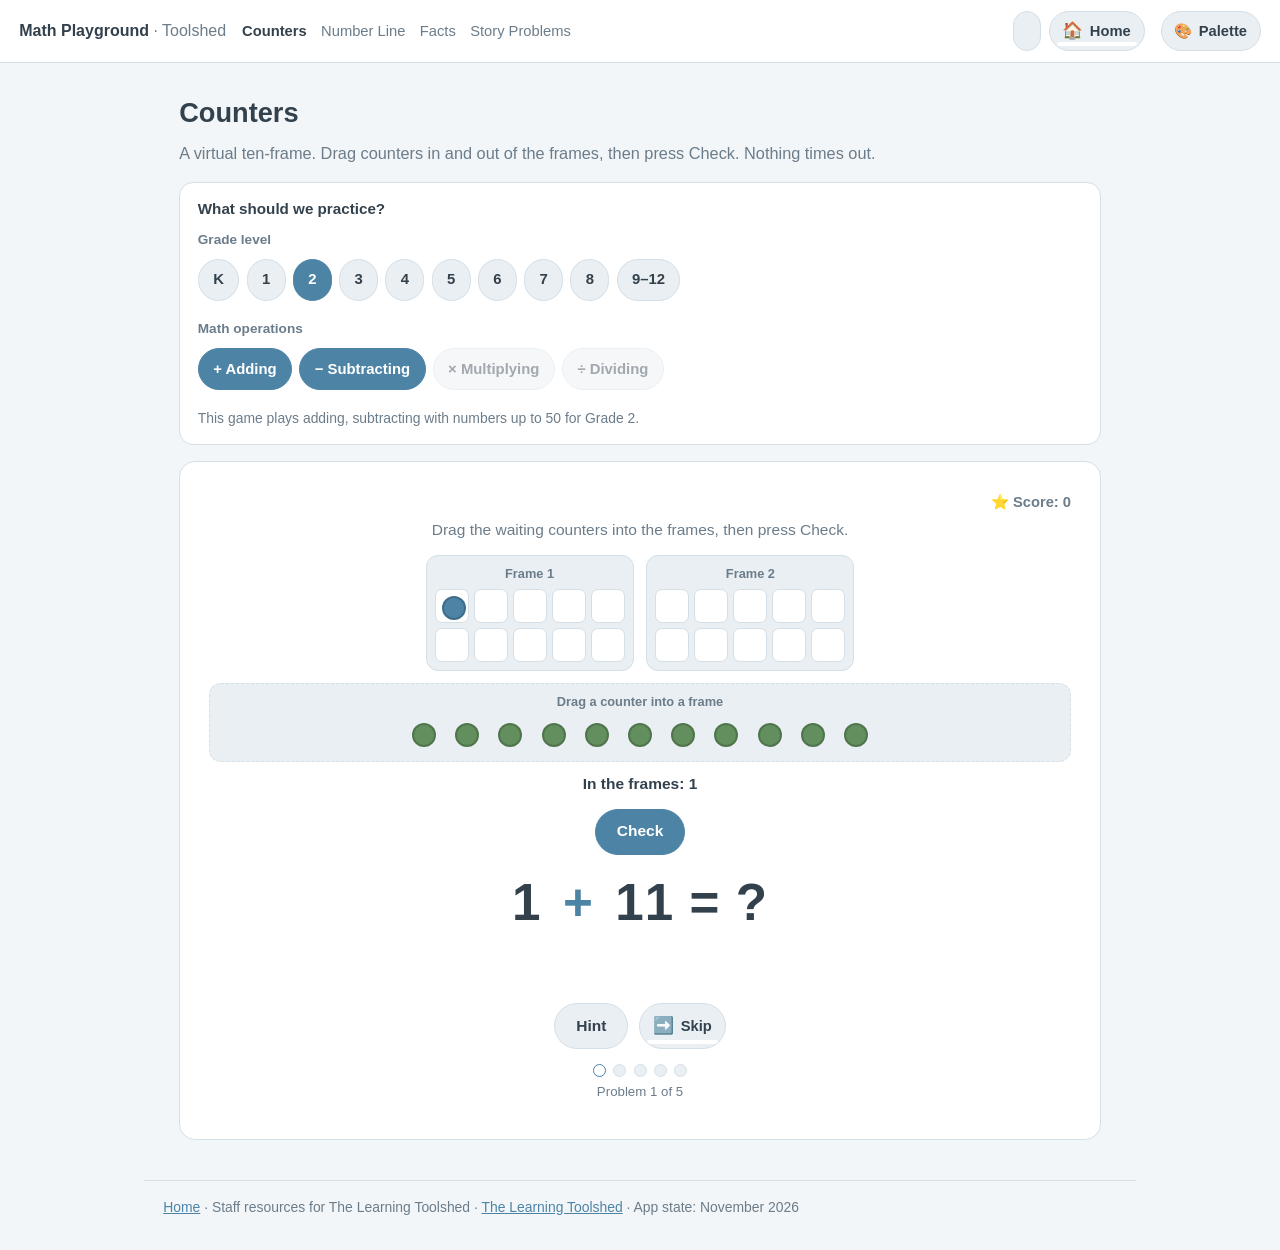
==== counters.html @ 121be8d1 "Math Playground: four calm math games (counters, number line, facts, story) - Grade-level and math-o" ====
<!doctype html>
<html lang="en">
<head>
<meta charset="utf-8">
<meta name="viewport" content="width=device-width, initial-scale=1">
<title>Counters — Math Playground</title>
<link rel="stylesheet" href="math.css">
<script src="math.js"></script>
</head>
<body>

<header class="site-head"></header>

<main>
  <h1>Counters</h1>
  <p class="hero-tagline">A virtual ten-frame. Drag counters in and out of the frames,
    then press Check. Nothing times out.</p>

  <section class="setup" id="setupBar" aria-labelledby="setupTitle">
    <p class="setup-title" id="setupTitle">What should we practice?</p>
    <div class="setup-row">
      <span class="setup-label" id="gradeLabel">Grade level</span>
      <div class="setup-row" id="gradeRow" role="group" aria-labelledby="gradeLabel"></div>
    </div>
    <div class="setup-row">
      <span class="setup-label" id="opLabel">Math operations</span>
      <div class="setup-row" id="opRow" role="group" aria-labelledby="opLabel"></div>
    </div>
    <p class="setup-note" id="setupNote"></p>
  </section>

  <section class="game-stage" aria-label="Counters game">
    <p class="prompt-line" id="prompt"></p>
    <div class="visual" id="visual"></div>
    <div class="problem" id="problem"></div>
    <div class="choices" id="choices"></div>
    <p class="feedback" id="feedback" aria-live="polite"></p>
    <p class="hint-line" id="hint" hidden></p>
    <div class="stage-actions" id="actions"></div>
    <div class="progress" id="progress"></div>
    <p class="progress-label" id="progressLabel"></p>
  </section>
</main>

<footer class="site-foot"></footer>

<script>
  'use strict';

  let game = null;
  let board = null;      // this problem's counters
  let curBox = null;     // the visual box we draw into
  let drag = null;       // the counter being dragged right now
  let lastDragEnd = 0;   // lets a tap after a drag be told apart

  renderSetup({
    only: GAME_OPS.counters,
    note: gameNote('counters'),
    onChange: () => { if (game) game.refresh(); }
  });

  function firstEmpty() {
    for (let i = 0; i < board.cells; i++) if (!board.filled.has(i)) return i;
    return -1;
  }

  /* Frames hold at least the starting amount and the answer. */
  function newBoard(p) {
    const frames = Math.max(1, Math.ceil(Math.max(p.a, p.answer) / 10));
    const b = {
      op: p.op,
      answer: p.answer,
      frames: frames,
      cells: frames * 10,
      filled: new Set(),
      fromTray: new Set(),
      tray: 0,
      locked: false
    };
    for (let i = 0; i < p.a; i++) b.filled.add(i);
    if (p.op === 'add') b.tray = p.b;   // sub starts with none taken away
    return b;
  }

  /* ---------- Drag and drop ----------
     Pointer drag with a floating counter. A plain tap still works
     (tap the tray to send one in, tap a frame to take one out) so
     touch screens and keyboards have a simple path too.          */

  function under(x, y) {
    const el = document.elementFromPoint(x, y);
    if (!el || !el.closest) return null;
    return { cell: el.closest('.cell'), tray: el.closest('.counter-tray') };
  }

  function startDrag(e, src) {
    if (board.locked) return;
    if (typeof e.button === 'number' && e.button !== 0) return;
    if (e.pointerId === undefined) return;
    lastDragEnd = 0;                       // a fresh press clears the guard
    const host = e.currentTarget;
    drag = {
      src: src, host: host, pid: e.pointerId,
      startX: e.clientX, startY: e.clientY,
      moved: false, ghost: null, over: null
    };
    try { host.setPointerCapture(e.pointerId); } catch (err) { /* fine */ }
    host.addEventListener('pointermove', moveDrag);
    host.addEventListener('pointerup', endDrag);
    host.addEventListener('pointercancel', cancelDrag);
  }

  function moveDrag(e) {
    if (!drag) return;
    if (!drag.moved) {
      if (Math.hypot(e.clientX - drag.startX, e.clientY - drag.startY) < 5) return;
      drag.moved = true;                  // now it's a drag, not a tap
      document.body.classList.add('dragging-active');
      const g = document.createElement('div');
      g.className = 'drag-ghost';
      g.innerHTML = '<span class="counter' +
        (drag.src.group2 ? ' group2' : '') + '"></span>';
      document.body.appendChild(g);
      drag.ghost = g;
      drag.src.el.classList.add('drag-src');
    }
    drag.ghost.style.left = e.clientX + 'px';
    drag.ghost.style.top = e.clientY + 'px';
    updateHover(e);
  }

  /* Highlight where this counter would land. */
  function updateHover(e) {
    const hit = under(e.clientX, e.clientY);
    let ok = null;
    if (hit && hit.cell) {
      const idx = Number(hit.cell.dataset.index);
      if (!board.filled.has(idx) && idx !== drag.src.idx) ok = hit.cell;
    } else if (hit && hit.tray && drag.src.kind === 'cell') {
      ok = hit.tray;
    }
    if (drag.over && drag.over !== ok) drag.over.classList.remove('drop-ok');
    if (ok) ok.classList.add('drop-ok');
    drag.over = ok;
  }

  /* Put the counter where it landed — or leave the board alone. */
  function applyDrop(src, target) {
    if (!target) return false;
    if (target.kind === 'cell') {
      if (board.filled.has(target.idx) || target.idx === src.idx) return false;
      if (src.kind === 'tray') {
        if (board.tray < 1) return false;
        board.tray -= 1;
        board.filled.add(target.idx);
        board.fromTray.add(target.idx);
      } else {
        board.filled.delete(src.idx);
        board.fromTray.delete(src.idx);
        board.filled.add(target.idx);
        if (src.group2) board.fromTray.add(target.idx);
      }
      return true;
    }
    if (src.kind === 'cell') {
      board.filled.delete(src.idx);
      board.fromTray.delete(src.idx);
      board.tray += 1;
      return true;
    }
    return false;
  }

  function cleanupDrag() {
    if (!drag) return;
    const d = drag;
    drag = null;
    d.host.removeEventListener('pointermove', moveDrag);
    d.host.removeEventListener('pointerup', endDrag);
    d.host.removeEventListener('pointercancel', cancelDrag);
    if (d.ghost && d.ghost.parentNode) d.ghost.parentNode.removeChild(d.ghost);
    if (d.over) d.over.classList.remove('drop-ok');
    d.src.el.classList.remove('drag-src');
    document.body.classList.remove('dragging-active');
  }

  function endDrag(e) {
    const d = drag;
    cleanupDrag();
    if (!d || !d.moved) return;           // a tap: the click handler takes it
    lastDragEnd = Date.now();
    const hit = under(e.clientX, e.clientY);
    let target = null;
    if (hit && hit.cell && !board.filled.has(Number(hit.cell.dataset.index))) {
      target = { kind: 'cell', idx: Number(hit.cell.dataset.index) };
    } else if (hit && hit.tray && d.src.kind === 'cell') {
      target = { kind: 'tray' };
    }
    applyDrop(d.src, target);
    drawBoard();
  }

  function cancelDrag() {
    const d = drag;
    cleanupDrag();
    if (d && d.moved) lastDragEnd = Date.now();
  }

  function afterDrag() { return Date.now() - lastDragEnd < 300; }

  /* ---------- Drawing ---------- */

  function counterMarkup(group2) {
    return '<span class="counter' + (group2 ? ' group2' : '') + '"></span>';
  }

  function drawBoard() {
    if (!curBox || !board) return;
    const box = curBox;
    box.textContent = '';

    /* the ten-frames */
    const wrap = document.createElement('div');
    wrap.className = 'counter-boards';
    for (let f = 0; f < board.frames; f++) {
      const bd = document.createElement('div');
      bd.className = 'board';
      const lab = document.createElement('p');
      lab.className = 'board-label';
      lab.textContent = 'Frame ' + (f + 1);
      const grid = document.createElement('div');
      grid.className = 'ten-frame';
      for (let c = 0; c < 10; c++) {
        const idx = f * 10 + c;
        const cell = document.createElement('div');
        cell.className = 'cell';
        cell.dataset.index = String(idx);
        if (board.filled.has(idx)) {
          const group2 = board.fromTray.has(idx);
          const btn = document.createElement('button');
          btn.type = 'button';
          btn.className = 'counter-btn';
          btn.disabled = board.locked;
          btn.setAttribute('aria-label', board.op === 'add'
            ? 'Drag this counter back to the tray, or tap to send it back'
            : 'Drag this counter to the tray, or tap to take it out');
          btn.innerHTML = counterMarkup(group2);
          btn.addEventListener('pointerdown', (e) => startDrag(e, {
            kind: 'cell', idx: idx, group2: group2, el: btn
          }));
          btn.addEventListener('click', () => {
            if (board.locked || afterDrag()) return;
            board.filled.delete(idx);
            board.fromTray.delete(idx);
            board.tray += 1;
            drawBoard();
          });
          cell.appendChild(btn);
        }
        grid.appendChild(cell);
      }
      bd.append(lab, grid);
      wrap.appendChild(bd);
    }
    box.appendChild(wrap);

    /* the tray: counters waiting to go in, or taken away */
    const tray = document.createElement('div');
    tray.className = 'counter-tray';
    const tl = document.createElement('p');
    tl.className = 'tray-label';
    tl.textContent = board.op === 'add'
      ? (board.tray ? 'Drag a counter into a frame' : 'All counters are in the frames')
      : (board.tray ? 'Drag a counter back, or tap it to put it back'
                    : 'Nothing taken away yet \u2014 drag one out');
    const row = document.createElement('div');
    row.className = 'tray-row';
    for (let i = 0; i < board.tray; i++) {
      const btn = document.createElement('button');
      btn.type = 'button';
      btn.className = 'counter-btn';
      btn.disabled = board.locked;
      btn.setAttribute('aria-label', 'Drag this counter into a frame, or tap to drop it in');
      btn.innerHTML = counterMarkup(true);
      btn.addEventListener('pointerdown', (e) => startDrag(e, {
        kind: 'tray', idx: -1, group2: true, el: btn
      }));
      btn.addEventListener('click', () => {
        if (board.locked || afterDrag()) return;
        const at = firstEmpty();
        if (at < 0) return;
        board.tray -= 1;
        board.filled.add(at);
        board.fromTray.add(at);
        drawBoard();
      });
      row.appendChild(btn);
    }
    if (!board.tray) {
      const none = document.createElement('span');
      none.className = 'tray-empty';
      none.textContent = '\u2014';
      row.appendChild(none);
    }
    tray.append(tl, row);
    box.appendChild(tray);

    const count = document.createElement('p');
    count.className = 'count-line';
    count.textContent = 'In the frames: ' + board.filled.size;
    box.appendChild(count);

    if (!board.locked) {
      const cr = document.createElement('div');
      cr.className = 'check-row';
      const check = document.createElement('button');
      check.type = 'button';
      check.className = 'btn primary';
      check.textContent = 'Check';
      check.addEventListener('click', () => {
        if (board.locked) return;
        if (board.filled.size === board.answer) game.correct();
        else game.wrong();
      });
      cr.appendChild(check);
      box.appendChild(cr);
    }
  }

  game = initGame({
    id: 'counters',
    page: 'counters.html',
    ops: GAME_OPS.counters,
    prompt: (p) => p.op === 'add'
      ? 'Drag the waiting counters into the frames, then press Check.'
      : 'Drag counters out of the frames, then press Check.',
    hintFor: (p) => p.op === 'add'
      ? 'Drag ' + p.b + ' counters into the frames. Then count every counter in the frames.'
      : 'Drag ' + p.b + ' counters out of the frames. Then count what is left.',
    render: (p, box) => {
      curBox = box;
      board = newBoard(p);
      drawBoard();
    },
    onCorrect: () => {
      if (!board) return;
      board.locked = true;
      drawBoard();
    },
    onReveal: (p) => {
      if (!board) return;
      board.locked = true;
      board.filled = new Set();
      board.fromTray = new Set();
      for (let i = 0; i < p.answer; i++) board.filled.add(i);
      if (p.op === 'add') {
        for (let i = p.a; i < p.answer; i++) board.fromTray.add(i);
        board.tray = 0;
      } else {
        board.tray = p.b;         // show what was taken away
      }
      drawBoard();
    }
  });
</script>
</body>
</html>
---- math.css ----
/* ============================================================
   Math Playground — chrome, palettes and game styles for the
   four Toolshed math games (Counters, Number Line, Facts,
   Story Problems). Shares the 11 palettes with the Work Cycle
   Timer and the Toolshed site: keep the html[data-theme]
   blocks in sync with site.css (SwankyMcGee.github.io) and
   styles.css (work-cycle-timer). --accent2 is the palette's
   second accent (THEMES chips[4]) and marks "the other group"
   in two-group visuals.
   ============================================================ */

:root {
  --bg: #f2f6f8;
  --surface: #ffffff;
  --surface-2: #e9eff3;
  --text: #33414d;
  --dim: #6b7c8a;
  --border: #d5dfe6;
  --accent: #4d84a6;
  --accent2: #628f5d;
  --hold-bg: #fdf3dd;
  --hold-text: #7a5c1e;
  --hold-border: #eeddb3;
}

* { box-sizing: border-box; }

/* Author display beats the UA's [hidden] — the lesson from the site:
   any element we give display:flex needs this guard. */
[hidden] { display: none !important; }

html { font-size: 16px; }

body {
  margin: 0;
  font-family: -apple-system, "Segoe UI", Roboto, Helvetica, Arial, sans-serif;
  background: var(--bg);
  color: var(--text);
  line-height: 1.55;
  transition: background-color .35s ease, color .35s ease;   /* gentle palette switch */
}

a { color: var(--accent); }

.visually-hidden {
  position: absolute;
  width: 1px; height: 1px;
  margin: -1px; padding: 0;
  overflow: hidden;
  clip: rect(0 0 0 0);
  white-space: nowrap;
  border: 0;
}

/* ---------- Header / nav ---------- */

.site-head {
  background: var(--surface);
  border-bottom: 1px solid var(--border);
  padding: .7rem 1.2rem;
  display: flex;
  flex-wrap: wrap;
  gap: .4rem 1rem;
  align-items: center;
}

.brand {
  font-weight: 800;
  text-decoration: none;
  color: var(--text);
}

.brand .brand-sub { font-weight: 500; color: var(--dim); }

.site-nav {
  display: flex;
  flex-wrap: wrap;
  gap: .25rem .9rem;
  font-size: .92rem;
}

.site-nav a { text-decoration: none; color: var(--dim); }
.site-nav a:hover { color: var(--accent); }
.site-nav a[aria-current="page"] { color: var(--text); font-weight: 700; }
.site-nav a:focus-visible { outline: 2px solid var(--accent); outline-offset: 2px; }

.head-tools {
  margin-left: auto;
  display: flex;
  gap: .5rem;
  align-items: center;
}

main {
  max-width: 60rem;
  margin: 0 auto;
  padding: 1.2rem 1.2rem 2.5rem;
}

h1 { font-size: 1.7rem; margin: .6rem 0 .4rem; }
h2 { font-size: 1.2rem; margin: 1.4rem 0 .5rem; }
p { margin: .45rem 0; }

/* ---------- Footer ---------- */

.site-foot {
  max-width: 62rem;
  margin: 0 auto;
  padding: 1rem 1.2rem 2rem;
  color: var(--dim);
  font-size: .87rem;
  border-top: 1px solid var(--border);
}

/* ---------- Hold-to-activate (kid-safe buttons) ----------
   Each holdable button sets --hold-dur (1s home/skip, 3s gear);
   the .holding class runs the fill for that long. */

.hold-btn {
  --hold-dur: 1s;
  position: relative;
  display: inline-flex;
  align-items: center;
  gap: .4rem;
  font: inherit;
  font-size: .92rem;
  font-weight: 600;
  color: var(--text);
  background: var(--surface-2);
  border: 1px solid var(--border);
  border-radius: 999px;
  padding: .34rem .8rem;
  min-height: 40px;
  cursor: pointer;
  touch-action: none;
  user-select: none;
  -webkit-user-select: none;
  overflow: hidden;
}

.hold-btn:hover { border-color: var(--accent); }
.hold-btn.holding { border-color: var(--accent); color: var(--accent); }
.hold-btn:focus-visible { outline: 2px solid var(--accent); outline-offset: 1px; }
.hold-btn .hold-emoji { font-size: 1.05rem; }

.hold-track {
  position: absolute;
  left: 7px;
  right: 7px;
  bottom: 4px;
  height: 4px;
  border-radius: 2px;
  background: var(--surface);
  overflow: hidden;
}

.hold-fill {
  display: block;
  height: 100%;
  width: 0;
  background: var(--accent);
}

.holding .hold-fill {
  animation: holdFill var(--hold-dur, 1s) linear forwards;
}

@keyframes holdFill {
  from { width: 0; }
  to   { width: 100%; }
}

/* ---------- Header palette picker (math.js injects this) ---------- */

.theme-wrap {
  position: relative;
}

.theme-btn {
  display: inline-flex;
  align-items: center;
  gap: .4rem;
  font: inherit;
  font-size: .92rem;
  font-weight: 600;
  color: var(--text);
  background: var(--surface-2);
  border: 1px solid var(--border);
  border-radius: 999px;
  padding: .34rem .8rem;
  min-height: 40px;
  cursor: pointer;
}

.theme-btn:hover { border-color: var(--accent); }

.theme-btn:focus-visible {
  outline: 2px solid var(--accent);
  outline-offset: 1px;
}

.theme-panel {
  position: absolute;
  right: 0;
  top: calc(100% + .45rem);
  z-index: 30;
  width: min(21.5rem, calc(100vw - 2rem));
  background: var(--surface);
  border: 1px solid var(--border);
  border-radius: 12px;
  box-shadow: 0 6px 24px rgba(0, 0, 0, .15);
  padding: .5rem;
}

.theme-opt {
  display: flex;
  align-items: center;
  justify-content: space-between;
  gap: .7rem;
  width: 100%;
  font: inherit;
  font-size: .95rem;
  text-align: left;
  color: var(--text);
  background: none;
  border: 1px solid transparent;
  border-radius: 9px;
  padding: .45rem .6rem;
  cursor: pointer;
}

.theme-opt:hover { background: var(--surface-2); }

.theme-opt.active {
  border-color: var(--accent);
  background: var(--surface-2);
}

.theme-opt:focus-visible {
  outline: 2px solid var(--accent);
  outline-offset: -2px;
}

.theme-name { flex: 1; }

.theme-chips {
  display: inline-flex;
  gap: 3px;
  flex: none;
}

.theme-chip {
  width: 14px;
  height: 14px;
  border-radius: 50%;
  border: 1px solid var(--border);
}

/* ---------- Cards ---------- */

.card {
  background: var(--surface);
  border: 1px solid var(--border);
  border-radius: 14px;
  padding: 1rem 1.1rem;
}

.card h3 { margin: 0 0 .3rem; font-size: 1.05rem; }
.card p { color: var(--dim); font-size: .93rem; }

/* ---------- Home: hero + game chooser ---------- */

.hero {
  text-align: center;
  padding: .8rem 0 .4rem;
}

.hero-art { display: inline-block; }
.hero-art svg { width: min(300px, 70vw); height: auto; }

.hero-tagline {
  color: var(--dim);
  font-size: 1.02rem;
  margin: .3rem 0 0;
}

.game-grid {
  display: grid;
  grid-template-columns: repeat(auto-fit, minmax(240px, 1fr));
  gap: .9rem;
  margin-top: .9rem;
}

.game-card {
  display: flex;
  flex-direction: column;
  gap: .5rem;
  text-decoration: none;
  color: var(--text);
  background: var(--surface);
  border: 1px solid var(--border);
  border-radius: 14px;
  padding: 1rem 1.1rem;
  transition: border-color .15s ease, transform .15s ease;
}

.game-card:hover { border-color: var(--accent); transform: translateY(-2px); }
.game-card:focus-visible { outline: 2px solid var(--accent); outline-offset: 2px; }
.game-card .gc-icon { width: 44px; height: 44px; }
.game-card h3 { margin: 0; font-size: 1.05rem; }
.game-card p { margin: 0; color: var(--dim); font-size: .92rem; flex: 1; }
.game-card .gc-go { color: var(--accent); font-weight: 700; font-size: .93rem; }

/* ---------- Home: continue strip (last game played) ---------- */

.continue-strip {
  display: flex;
  align-items: center;
  gap: .7rem;
  margin-top: 1rem;
  padding: .8rem 1rem;
  text-decoration: none;
  color: var(--text);
  background: var(--surface);
  border: 1.5px solid var(--accent);
  border-radius: 14px;
}

.continue-strip:hover { background: var(--surface-2); }
.continue-strip:focus-visible { outline: 2px solid var(--accent); outline-offset: 2px; }
.continue-strip .cs-emoji { color: var(--accent); font-size: 1.1rem; }
.continue-strip .cs-text { flex: 1; font-size: .97rem; }

/* ---------- Setup bar (grade + operations) ---------- */

.setup {
  background: var(--surface);
  border: 1px solid var(--border);
  border-radius: 14px;
  padding: .9rem 1.1rem;
  margin-top: 1rem;
}

.setup-title {
  font-weight: 700;
  font-size: .95rem;
  margin: 0 0 .5rem;
}

.setup-row {
  display: flex;
  flex-wrap: wrap;
  gap: .45rem;
  align-items: center;
  margin-bottom: .55rem;
}

.setup-label {
  font-size: .85rem;
  font-weight: 700;
  color: var(--dim);
  width: 100%;
  margin-bottom: .1rem;
}

.chip {
  font: inherit;
  font-size: .93rem;
  font-weight: 600;
  color: var(--text);
  background: var(--surface-2);
  border: 1.5px solid var(--border);
  border-radius: 999px;
  padding: .38rem .9rem;
  min-height: 42px;
  cursor: pointer;
}

.chip:hover { border-color: var(--accent); }
.chip:focus-visible { outline: 2px solid var(--accent); outline-offset: 1px; }

.chip[aria-pressed="true"] {
  background: var(--accent);
  border-color: var(--accent);
  color: #ffffff;
}

/* On the four dark palettes the accent is light — white text on it
   would fail, so pressed chips switch to a dark label there. */
html[data-theme="high"] .chip[aria-pressed="true"],
html[data-theme="dark"] .chip[aria-pressed="true"],
html[data-theme="midnight"] .chip[aria-pressed="true"],
html[data-theme="warm"] .chip[aria-pressed="true"] {
  color: #0b0d10;
}

.chip[disabled] {
  opacity: .45;
  cursor: not-allowed;
}

.setup-note {
  font-size: .87rem;
  color: var(--dim);
  margin: .3rem 0 0;
}

/* ---------- Game page layout ---------- */

.game-stage {
  background: var(--surface);
  border: 1px solid var(--border);
  border-radius: 16px;
  padding: clamp(1rem, 3vw, 1.8rem);
  margin-top: 1rem;
  text-align: center;
}

.problem {
  font-size: clamp(2rem, 7vw, 3.2rem);
  font-weight: 800;
  letter-spacing: .02em;
  margin: .2rem 0 .6rem;
  font-variant-numeric: tabular-nums;
}

.problem .op { color: var(--accent); padding: 0 .12em; }

.prompt-line {
  color: var(--dim);
  font-size: .97rem;
  margin: 0 0 .8rem;
  min-height: 1.5em;
}

/* Big answer choices — one row of up to 4, wrapping. */
.choices {
  display: flex;
  flex-wrap: wrap;
  justify-content: center;
  gap: .7rem;
  margin: .8rem 0 .4rem;
}

.choice {
  font: inherit;
  font-size: clamp(1.3rem, 4vw, 1.8rem);
  font-weight: 800;
  color: var(--text);
  background: var(--surface-2);
  border: 2px solid var(--border);
  border-radius: 14px;
  padding: .55rem 1.3rem;
  min-width: 5.2rem;
  min-height: 60px;
  cursor: pointer;
  font-variant-numeric: tabular-nums;
}

.choice:hover { border-color: var(--accent); }
.choice:focus-visible { outline: 3px solid var(--accent); outline-offset: 2px; }

.choice.correct {
  border-color: var(--accent2);
  background: var(--surface-2);
  color: var(--accent2);
}

.choice.soft { opacity: .5; }        /* not the answer — stays visible, no red */

/* Feedback line: gentle, never a buzzer. */
.feedback {
  min-height: 1.6em;
  font-size: 1.02rem;
  font-weight: 600;
  color: var(--accent2);
  margin: .3rem 0 0;
}

.feedback.neutral { color: var(--dim); font-weight: 500; }

.stage-actions {
  display: flex;
  flex-wrap: wrap;
  justify-content: center;
  gap: .7rem;
  margin-top: 1rem;
}

/* Plain tap buttons (not hold) for in-game flow. */
.btn {
  font: inherit;
  font-size: .97rem;
  font-weight: 700;
  color: var(--text);
  background: var(--surface-2);
  border: 1.5px solid var(--border);
  border-radius: 999px;
  padding: .55rem 1.3rem;
  min-height: 46px;
  cursor: pointer;
}

.btn:hover { border-color: var(--accent); }
.btn:focus-visible { outline: 2px solid var(--accent); outline-offset: 2px; }

.btn.primary {
  background: var(--accent);
  border-color: var(--accent);
  color: #ffffff;
}

html[data-theme="high"] .btn.primary,
html[data-theme="dark"] .btn.primary,
html[data-theme="midnight"] .btn.primary,
html[data-theme="warm"] .btn.primary {
  color: #0b0d10;
}

.btn[disabled] { opacity: .5; cursor: default; }

/* ---------- Counters game (virtual manipulative) ---------- */

.counter-boards {
  display: flex;
  flex-wrap: wrap;
  justify-content: center;
  gap: .8rem;
  margin: .6rem 0 .3rem;
}

.board {
  background: var(--surface-2);
  border: 1.5px solid var(--border);
  border-radius: 12px;
  padding: .5rem;
}

.board-label {
  font-size: .8rem;
  font-weight: 700;
  color: var(--dim);
  margin: 0 0 .35rem;
  text-align: center;
}

.ten-frame {
  display: grid;
  grid-template-columns: repeat(5, 34px);
  grid-auto-rows: 34px;
  gap: 5px;
}

.cell {
  background: var(--surface);
  border: 1px solid var(--border);
  border-radius: 7px;
  display: grid;
  place-items: center;
}

.counter {
  width: 24px;
  height: 24px;
  border-radius: 50%;
  background: var(--accent);
  border: 2px solid rgba(0, 0, 0, .18);
}

.counter.group2 { background: var(--accent2); }

/* ---------- Number line game ---------- */

.line-wrap { margin: .5rem auto .2rem; max-width: 560px; }
.line-wrap svg { width: 100%; height: auto; display: block; }

.line-base { stroke: var(--dim); stroke-width: 3; stroke-linecap: round; }
.line-tick { stroke: var(--dim); stroke-width: 2; }
.line-tick.minor { stroke-width: 1; opacity: .5; }
.line-tick.major { stroke-width: 2; }
.line-num { fill: var(--dim); font-size: 15px; font-weight: 600; }
.line-hnum { fill: var(--text); font-size: 16px; font-weight: 800; }
.line-q { fill: var(--accent2); font-size: 19px; font-weight: 800; }
.line-hopper {
  fill: var(--accent);
  stroke: var(--surface);
  stroke-width: 3;
  transition: cx .3s ease, cy .3s ease;
}
.line-arc {
  fill: none;
  stroke: var(--accent2);
  stroke-width: 3;
  stroke-dasharray: 6 5;
  stroke-linecap: round;
}
.line-target {
  fill: none;
  stroke: var(--accent2);
  stroke-width: 3;
  stroke-dasharray: 4 4;
}

/* ---------- Story problems (schema bar model) ---------- */

.story-scene {
  display: flex;
  justify-content: center;
  gap: .8rem;
  flex-wrap: wrap;
  margin: .4rem 0 .8rem;
}

.scene-icon {
  background: var(--surface-2);
  border: 1.5px solid var(--border);
  border-radius: 12px;
  padding: .5rem .8rem;
  display: flex;
  align-items: center;
  gap: .5rem;
  font-weight: 700;
  font-variant-numeric: tabular-nums;
}

.scene-icon svg { width: 30px; height: 30px; flex: none; }

.story-text {
  font-size: 1.12rem;
  max-width: 34em;
  margin: 0 auto .8rem;
}

/* Bar model: whole bar over part bars (schema-based instruction). */
.bar-model { max-width: 560px; margin: 0 auto .9rem; }

.bar-row { display: flex; gap: 4px; margin-bottom: 4px; }
.bar-row:last-child { margin-bottom: 0; }

.bar {
  border-radius: 6px;
  min-height: 34px;
  min-width: 26px;
  flex: 1 1 0;               /* width is proportional to flex-grow */
  display: grid;
  place-items: center;
  font-size: .85rem;
  font-weight: 700;
  font-variant-numeric: tabular-nums;
  border: 1.5px solid transparent;
  overflow: hidden;
  white-space: nowrap;
}

.bar.whole { background: var(--accent); color: #ffffff; }
.bar.part1 { background: var(--surface-2); border-color: var(--accent); color: var(--text); }
.bar.part2 { background: var(--surface-2); border-color: var(--accent2); color: var(--text); }
.bar.unknown { background: var(--surface-2); border: 1.5px dashed var(--dim); color: var(--dim); }

html[data-theme="high"] .bar.whole,
html[data-theme="dark"] .bar.whole,
html[data-theme="midnight"] .bar.whole,
html[data-theme="warm"] .bar.whole {
  color: #0b0d10;
}

/* ---------- Round progress dots ---------- */

.progress {
  display: flex;
  justify-content: center;
  gap: .45rem;
  margin-top: .9rem;
}

.pdot {
  width: 13px;
  height: 13px;
  border-radius: 50%;
  background: var(--surface-2);
  border: 1.5px solid var(--border);
}

.pdot.done { background: var(--accent2); border-color: var(--accent2); }
.pdot.now { border-color: var(--accent); background: var(--surface); }

.progress-label {
  font-size: .83rem;
  color: var(--dim);
  margin-top: .35rem;
  text-align: center;
}

/* ---------- Game visual area, hint, extra controls ---------- */

.visual { margin: .2rem 0 .5rem; }

.hint-line {
  max-width: 34em;
  margin: .6rem auto 0;
  font-size: .97rem;
  color: var(--dim);
  background: var(--surface-2);
  border: 1px dashed var(--border);
  border-radius: 10px;
  padding: .55rem .9rem;
  text-align: left;
}

.choice.tried { opacity: .4; }   /* "not that one" — no red, no buzzer */

.check-row {
  display: flex;
  justify-content: center;
  gap: .7rem;
  margin-top: .8rem;
}

.count-line {
  font-size: .97rem;
  font-weight: 700;
  color: var(--text);
  margin: .6rem 0 0;
  font-variant-numeric: tabular-nums;
}

.model-caption {
  font-size: .8rem;
  font-weight: 700;
  color: var(--dim);
  margin: 0 0 .3rem;
  text-align: center;
}

/* ---------- Counters: tray of waiting / taken-away counters ---------- */

.counter-tray {
  background: var(--surface-2);
  border: 1.5px dashed var(--border);
  border-radius: 12px;
  padding: .5rem .7rem;
  margin-top: .7rem;
}

.tray-label {
  font-size: .8rem;
  font-weight: 700;
  color: var(--dim);
  margin: 0 0 .35rem;
  text-align: center;
}

.tray-row {
  display: flex;
  flex-wrap: wrap;
  justify-content: center;
  align-items: center;
  gap: .45rem;
  min-height: 36px;
}

.tray-empty { font-size: .87rem; color: var(--dim); }

.counter-btn {
  display: grid;
  place-items: center;
  width: 36px;
  height: 36px;
  padding: 0;
  background: none;
  border: none;
  border-radius: 50%;
  cursor: pointer;
}

.counter-btn:hover .counter { transform: scale(1.14); }
.counter-btn:focus-visible { outline: 2px solid var(--accent); outline-offset: 2px; }
.counter { transition: transform .12s ease; }

/* ---------- Settings row (grade/ops on every game page) ---------- */

.playing-as {
  display: flex;
  flex-wrap: wrap;
  gap: .5rem;
  align-items: center;
  justify-content: center;
  font-size: .9rem;
  color: var(--dim);
  margin-top: .7rem;
}

.playing-as strong { color: var(--text); }

/* ---------- Home background patterns (toggleable) ----------
   Whisper-quiet math motif, home page only. Toggle lives in the
   palette panel ("Background patterns") and shares the site's
   homeMotifs setting. Low/high contrast get no pattern. */

body.home::before {
  content: '';
  position: fixed;
  inset: 0;
  z-index: -1;
  pointer-events: none;
  background-repeat: repeat;
  background-size: 220px 220px;
  background-image: url("data:image/svg+xml;utf8,<svg xmlns='http://www.w3.org/2000/svg' width='220' height='220'><g fill='none' stroke='%23808080' stroke-opacity='0.13' stroke-width='2' stroke-linecap='round'><path d='M30 30 h16 M38 22 v16'/><path d='M150 40 h14'/><circle cx='170' cy='150' r='7'/><path d='M45 140 h16 M45 154 h16 M48 143 l10 8 M58 143 l-10 8'/><path d='M110 95 h14 M117 88 v14'/><path d='M95 185 h14'/></g></svg>");
}

html.motifs-off body.home::before { display: none; }
html[data-theme="low"] body.home::before,
html[data-theme="high"] body.home::before { display: none; }

/* ---------- Score + round-complete screen ---------- */

.score-pill {
  margin: 0 0 .3rem;
  text-align: right;
  font-size: .92rem;
  font-weight: 700;
  color: var(--dim);
}

.round-done { padding: .4rem 0 .2rem; }
.rd-emoji { font-size: 2.6rem; line-height: 1.1; }
.rd-title { font-size: 1.5rem; margin: .35rem 0 .3rem; }
.rd-line { font-size: 1.05rem; margin: .15rem 0; }
.rd-line strong { color: var(--accent2); }
.rd-total { color: var(--dim); font-size: .95rem; margin: .15rem 0 .45rem; }
.rd-ask { font-weight: 700; margin: .2rem 0 .1rem; }

/* ---------- Locked choices (not at the landing yet) ---------- */

.choice.is-locked { opacity: .45; cursor: not-allowed; }

/* ---------- Counters: drag and drop ---------- */

.counter-btn { touch-action: none; }
.counter-btn.drag-src { opacity: .3; }

.drag-ghost {
  position: fixed;
  z-index: 100;
  pointer-events: none;
  transform: translate(-50%, -50%);
}

.cell.drop-ok {
  border-color: var(--accent);
  box-shadow: inset 0 0 0 2px var(--accent);
}

.counter-tray.drop-ok { border-color: var(--accent); }

body.dragging-active,
body.dragging-active * { cursor: grabbing !important; user-select: none; }

/* ---------- Number line: move controls + distance badge ---------- */

.hop-btns {
  display: flex;
  justify-content: center;
  gap: .8rem;
  margin-top: .7rem;
}

.hop-btn {
  min-width: 66px;
  min-height: 52px;
  font-size: 1.35rem;
  font-weight: 800;
  line-height: 1;
}

.line-badge-bg {
  fill: var(--surface-2);
  stroke: var(--border);
  stroke-width: 1.5;
}

.line-badge-t {
  fill: var(--text);
  font-size: 15px;
  font-weight: 800;
}

.line-badge.ready .line-badge-bg { stroke: var(--accent2); stroke-width: 2.5; }
.line-badge.ready .line-badge-t { fill: var(--accent2); }

.line-jumps { fill: var(--dim); font-size: 13px; font-weight: 700; }

.line-hopper {
  cursor: grab;
  touch-action: none;
}

.hop-hit {
  fill: none;
  pointer-events: all;
  cursor: grab;
  touch-action: none;
}

.hop-hit:active,
.line-hopper:active { cursor: grabbing; }

/* ---------- Shared color palettes (all 11) ----------
   math.js sets html[data-theme] before first paint. These blocks
   mirror site.css (SwankyMcGee.github.io) exactly, plus --accent2
   = the palette's second accent (THEMES chips[4]) used for the
   "other group" in two-group visuals. */

html[data-theme="calm"] {
  --bg: #f2f6f8;
  --surface: #ffffff;
  --surface-2: #e9eff3;
  --text: #33414d;
  --dim: #6b7c8a;
  --border: #d5dfe6;
  --accent: #4d84a6;
  --accent2: #628f5d;
  --hold-bg: #fdf3dd;
  --hold-text: #7a5c1e;
  --hold-border: #eeddb3;
}

html[data-theme="lavender"] {
  --bg: #f5f3fb;
  --surface: #ffffff;
  --surface-2: #ece8f7;
  --text: #3d3a52;
  --dim: #75708f;
  --border: #ddd7ef;
  --accent: #7a6fc0;
  --accent2: #6a9a76;
  --hold-bg: #fdf3dd;
  --hold-text: #7a5c1e;
  --hold-border: #eeddb3;
}

html[data-theme="mint"] {
  --bg: #eef8f3;
  --surface: #ffffff;
  --surface-2: #e0f0e8;
  --text: #2f4640;
  --dim: #648076;
  --border: #cfe6dc;
  --accent: #35837e;
  --accent2: #6f9a58;
  --hold-bg: #fdf3dd;
  --hold-text: #7a5c1e;
  --hold-border: #eeddb3;
}

html[data-theme="peach"] {
  --bg: #fdf6ef;
  --surface: #fffdfb;
  --surface-2: #f9ece0;
  --text: #4d3f34;
  --dim: #8a7566;
  --border: #f0e0d0;
  --accent: #c26a3c;
  --accent2: #7a9a5a;
  --hold-bg: #fdf3dd;
  --hold-text: #7a5c1e;
  --hold-border: #eeddb3;
}

html[data-theme="rose"] {
  --bg: #fdf4f6;
  --surface: #ffffff;
  --surface-2: #f9e7ec;
  --text: #4f3540;
  --dim: #8c6b78;
  --border: #f2dae1;
  --accent: #c25f7e;
  --accent2: #6f9466;
  --hold-bg: #fdf3dd;
  --hold-text: #7a5c1e;
  --hold-border: #eeddb3;
}

html[data-theme="ocean"] {
  --bg: #eef8fa;
  --surface: #ffffff;
  --surface-2: #dff0f4;
  --text: #2c4750;
  --dim: #5f7f89;
  --border: #cfe6eb;
  --accent: #2f87a3;
  --accent2: #5f9a6a;
  --hold-bg: #fdf3dd;
  --hold-text: #7a5c1e;
  --hold-border: #eeddb3;
}

html[data-theme="low"] {
  --bg: #eef1f3;
  --surface: #f6f8f9;
  --surface-2: #eaedef;
  --text: #5b6570;
  --dim: #838d97;
  --border: #e2e6e9;
  --accent: #94b4c3;
  --accent2: #a9c5a5;
  --hold-bg: #f4efe3;
  --hold-text: #8a8172;
  --hold-border: #e8e0cf;
}

html[data-theme="high"] {
  --bg: #000000;
  --surface: #0b0d10;
  --surface-2: #16191e;
  --text: #ffffff;
  --dim: #d0d6dc;
  --border: #ffffff;
  --accent: #56e0ff;
  --accent2: #b7ff5e;
  --hold-bg: #2a2105;
  --hold-text: #ffe066;
  --hold-border: #ffe066;
}

html[data-theme="dark"] {
  --bg: #151a20;
  --surface: #1e242b;
  --surface-2: #252c34;
  --text: #e7edf2;
  --dim: #9aa7b3;
  --border: #323b45;
  --accent: #6fa9c7;
  --accent2: #8fbf88;
  --hold-bg: #3a3320;
  --hold-text: #f0dca6;
  --hold-border: #5c5030;
}

html[data-theme="midnight"] {
  --bg: #0a0f1e;
  --surface: #121a30;
  --surface-2: #1a2440;
  --text: #e3e9f7;
  --dim: #9aa6c4;
  --border: #2c3a5e;
  --accent: #6fa8ff;
  --accent2: #67d6a5;
  --hold-bg: #1c2745;
  --hold-text: #a9c6f5;
  --hold-border: #3d5585;
}

html[data-theme="warm"] {
  --bg: #211a14;
  --surface: #2b221a;
  --surface-2: #352a20;
  --text: #f0e6da;
  --dim: #b3a291;
  --border: #4a3c2e;
  --accent: #d9a05f;
  --accent2: #93b877;
  --hold-bg: #3a3020;
  --hold-text: #f0dca6;
  --hold-border: #5c4c2e;
}

/* ---------- Reduced motion ---------- */

@media (prefers-reduced-motion: reduce) {
  * {
    transition-duration: .01ms !important;
    animation-duration: .01ms !important;
    animation-iteration-count: 1 !important;
  }
  .game-card:hover { transform: none; }
}
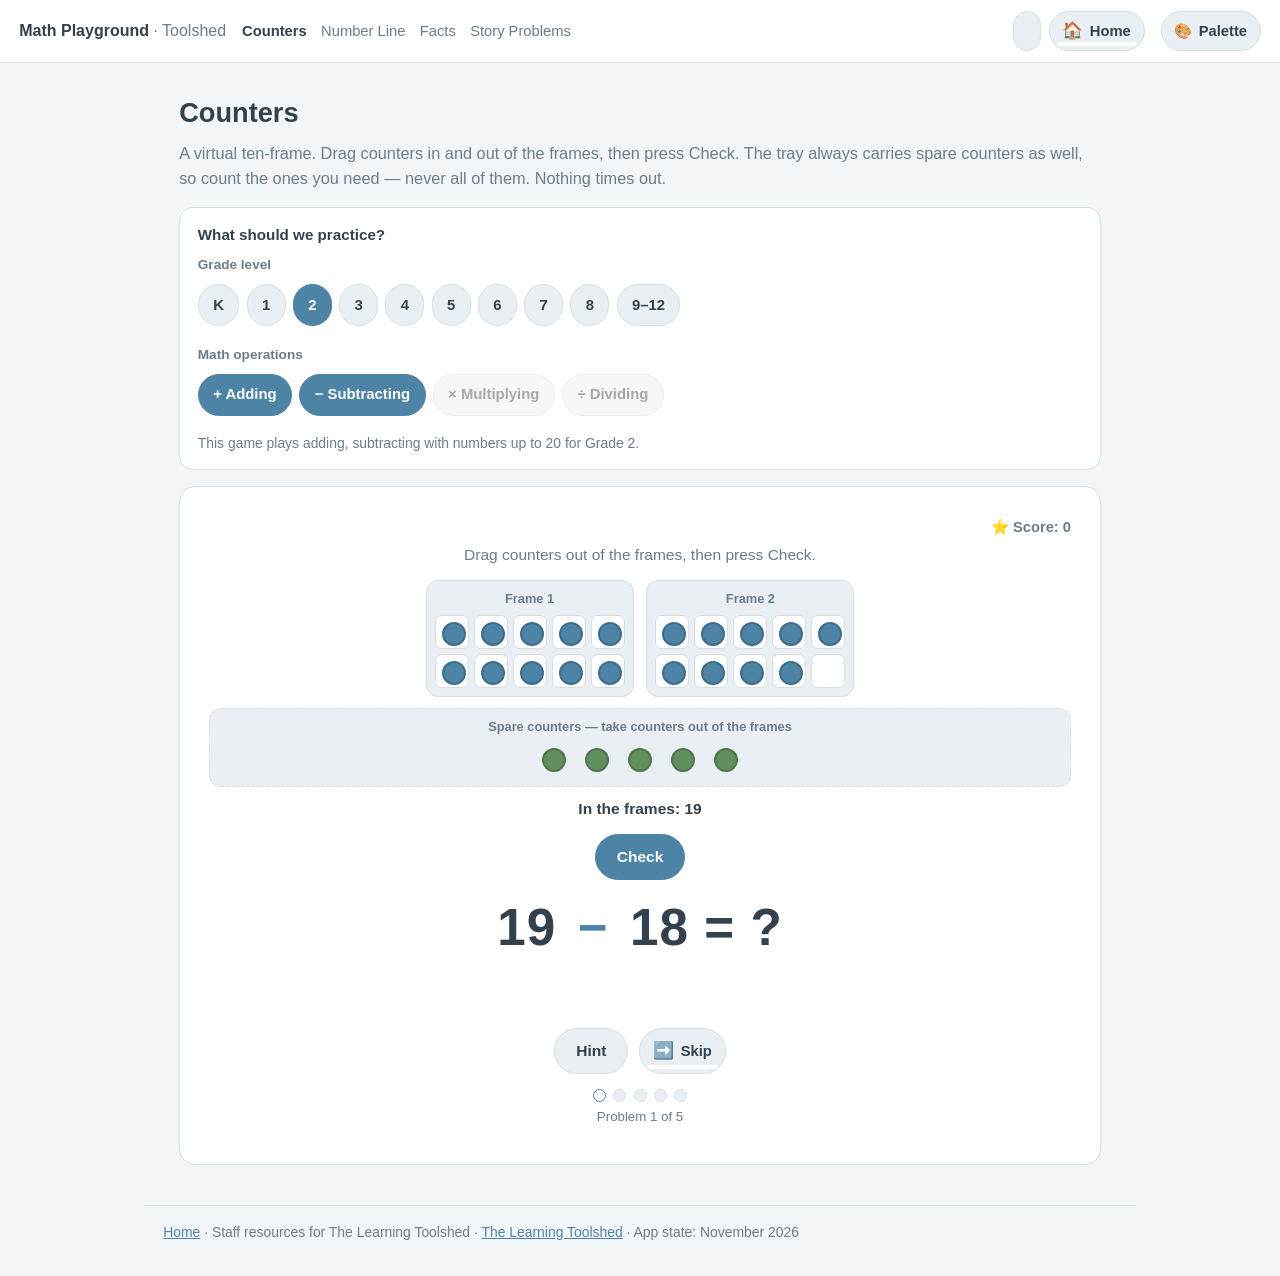
==== commit 44087768: "Counters: 3-5 spare counters per problem so it is a counting job" ====
--- a/counters.html
+++ b/counters.html
@@ -14,7 +14,8 @@
 <main>
   <h1>Counters</h1>
   <p class="hero-tagline">A virtual ten-frame. Drag counters in and out of the frames,
-    then press Check. Nothing times out.</p>
+    then press Check. The tray always carries spare counters as well, so count the ones
+    you need &mdash; never all of them. Nothing times out.</p>
 
   <section class="setup" id="setupBar" aria-labelledby="setupTitle">
     <p class="setup-title" id="setupTitle">What should we practice?</p>
@@ -64,9 +65,23 @@
     return -1;
   }
 
-  /* Frames hold at least the starting amount and the answer. */
+  /* Frames hold the starting amount, the answer, and room for every
+     spare, so even a wrong guess still fits on the board.
+
+     Every problem carries a few extra counters with it: the tray always
+     holds more than the problem needs, so it is a counting job rather
+     than "drag the whole pile in". The spares look exactly like the
+     rest — the student has to count to know which ones to use. */
+  const SPARE_MIN = 3, SPARE_MAX = 5;
+
+  function sparesFor() {
+    return SPARE_MIN + Math.floor(Math.random() * (SPARE_MAX - SPARE_MIN + 1));
+  }
+
   function newBoard(p) {
-    const frames = Math.max(1, Math.ceil(Math.max(p.a, p.answer) / 10));
+    const spares = sparesFor();
+    const room = p.op === 'add' ? p.a + p.b + spares : p.a;
+    const frames = Math.max(1, Math.ceil(room / 10));
     const b = {
       op: p.op,
       answer: p.answer,
@@ -74,12 +89,29 @@
       cells: frames * 10,
       filled: new Set(),
       fromTray: new Set(),
-      tray: 0,
+      tray: (p.op === 'add' ? p.b : 0) + spares,
+      spares: spares,
+      out: 0,             // subtracting: how many have left the frames
       locked: false
     };
     for (let i = 0; i < p.a; i++) b.filled.add(i);
-    if (p.op === 'add') b.tray = p.b;   // sub starts with none taken away
     return b;
+  }
+
+  /* A gentle nudge — never the word "wrong", never a buzzer. */
+  function nudge(text) {
+    const fb = document.getElementById('feedback');
+    if (!fb) return;
+    fb.className = 'feedback neutral nudge';
+    fb.textContent = text;
+  }
+
+  function clearNudge() {
+    const fb = document.getElementById('feedback');
+    if (fb && fb.classList.contains('nudge')) {
+      fb.className = 'feedback';
+      fb.textContent = '';
+    }
   }
 
   /* ---------- Drag and drop ----------
@@ -98,6 +130,7 @@
     if (typeof e.button === 'number' && e.button !== 0) return;
     if (e.pointerId === undefined) return;
     lastDragEnd = 0;                       // a fresh press clears the guard
+    clearNudge();
     const host = e.currentTarget;
     drag = {
       src: src, host: host, pid: e.pointerId,
@@ -135,7 +168,9 @@
     let ok = null;
     if (hit && hit.cell) {
       const idx = Number(hit.cell.dataset.index);
-      if (!board.filled.has(idx) && idx !== drag.src.idx) ok = hit.cell;
+      /* a spare from the tray has nothing to do in a frame (subtraction) */
+      const spareIn = drag.src.kind === 'tray' && board.op === 'sub' && board.out < 1;
+      if (!spareIn && !board.filled.has(idx) && idx !== drag.src.idx) ok = hit.cell;
     } else if (hit && hit.tray && drag.src.kind === 'cell') {
       ok = hit.tray;
     }
@@ -151,9 +186,14 @@
       if (board.filled.has(target.idx) || target.idx === src.idx) return false;
       if (src.kind === 'tray') {
         if (board.tray < 1) return false;
+        if (board.op === 'sub' && board.out < 1) {
+          nudge('Those are spares \u2014 take counters out of the frames instead.');
+          return false;
+        }
         board.tray -= 1;
         board.filled.add(target.idx);
-        board.fromTray.add(target.idx);
+        if (board.op === 'add') board.fromTray.add(target.idx);
+        else board.out -= 1;
       } else {
         board.filled.delete(src.idx);
         board.fromTray.delete(src.idx);
@@ -166,6 +206,7 @@
       board.filled.delete(src.idx);
       board.fromTray.delete(src.idx);
       board.tray += 1;
+      if (board.op === 'sub') board.out += 1;
       return true;
     }
     return false;
@@ -250,9 +291,11 @@
           }));
           btn.addEventListener('click', () => {
             if (board.locked || afterDrag()) return;
+            clearNudge();
             board.filled.delete(idx);
             board.fromTray.delete(idx);
             board.tray += 1;
+            if (board.op === 'sub') board.out += 1;
             drawBoard();
           });
           cell.appendChild(btn);
@@ -270,9 +313,10 @@
     const tl = document.createElement('p');
     tl.className = 'tray-label';
     tl.textContent = board.op === 'add'
-      ? (board.tray ? 'Drag a counter into a frame' : 'All counters are in the frames')
-      : (board.tray ? 'Drag a counter back, or tap it to put it back'
-                    : 'Nothing taken away yet \u2014 drag one out');
+      ? (board.tray ? 'Drag the counters you need into the frames'
+                    : 'All counters are in the frames')
+      : (board.out ? 'Drag a counter back, or tap it to put it back'
+                   : 'Spare counters \u2014 take counters out of the frames');
     const row = document.createElement('div');
     row.className = 'tray-row';
     for (let i = 0; i < board.tray; i++) {
@@ -280,18 +324,29 @@
       btn.type = 'button';
       btn.className = 'counter-btn';
       btn.disabled = board.locked;
-      btn.setAttribute('aria-label', 'Drag this counter into a frame, or tap to drop it in');
+      btn.setAttribute('aria-label',
+        board.op === 'add'
+          ? 'Drag this counter into a frame, or tap to drop it in'
+          : (board.out
+              ? 'Drag this counter back into a frame, or tap to put it back'
+              : 'Spare counter \u2014 it stays in the tray'));
       btn.innerHTML = counterMarkup(true);
       btn.addEventListener('pointerdown', (e) => startDrag(e, {
         kind: 'tray', idx: -1, group2: true, el: btn
       }));
       btn.addEventListener('click', () => {
         if (board.locked || afterDrag()) return;
+        clearNudge();
+        if (board.op === 'sub' && board.out < 1) {
+          nudge('Those are spares \u2014 take counters out of the frames instead.');
+          return;
+        }
         const at = firstEmpty();
         if (at < 0) return;
         board.tray -= 1;
         board.filled.add(at);
-        board.fromTray.add(at);
+        if (board.op === 'add') board.fromTray.add(at);
+        else board.out -= 1;
         drawBoard();
       });
       row.appendChild(btn);
@@ -332,7 +387,7 @@
     page: 'counters.html',
     ops: GAME_OPS.counters,
     prompt: (p) => p.op === 'add'
-      ? 'Drag the waiting counters into the frames, then press Check.'
+      ? 'Drag the counters you need into the frames, then press Check.'
       : 'Drag counters out of the frames, then press Check.',
     hintFor: (p) => p.op === 'add'
       ? 'Drag ' + p.b + ' counters into the frames. Then count every counter in the frames.'
@@ -355,9 +410,10 @@
       for (let i = 0; i < p.answer; i++) board.filled.add(i);
       if (p.op === 'add') {
         for (let i = p.a; i < p.answer; i++) board.fromTray.add(i);
-        board.tray = 0;
+        board.tray = board.spares;      // the ones that weren't needed
       } else {
-        board.tray = p.b;         // show what was taken away
+        board.out = p.b;
+        board.tray = board.spares + p.b;   // spares plus what was taken away
       }
       drawBoard();
     }
--- a/math.css
+++ b/math.css
@@ -888,6 +888,40 @@
 .line-badge.ready .line-badge-bg { stroke: var(--accent2); stroke-width: 2.5; }
 .line-badge.ready .line-badge-t { fill: var(--accent2); }
 
+/* On the answer: the hopper goes see-through with an outline, and a
+   magnifier floats above the number to show it up close. */
+.at-answer .line-hopper {
+  fill: var(--accent);
+  fill-opacity: .12;
+  stroke: var(--accent2);
+  stroke-width: 3;
+}
+
+.line-lens { display: none; pointer-events: none; }
+.line-lens.is-on { display: inline; }
+
+.lens-ring {
+  fill: var(--surface-2);
+  stroke: var(--accent2);
+  stroke-width: 3;
+}
+
+.lens-handle {
+  stroke: var(--accent2);
+  stroke-width: 6;
+  stroke-linecap: round;
+}
+
+.lens-num {
+  fill: var(--text);
+  font-size: 24px;
+  font-weight: 800;
+}
+
+.lens-base { stroke: var(--dim); stroke-width: 3; stroke-linecap: round; }
+.lens-tick { stroke: var(--dim); stroke-width: 2; }
+.lens-tick.mid { stroke: var(--accent2); stroke-width: 3; }
+
 .line-jumps { fill: var(--dim); font-size: 13px; font-weight: 700; }
 
 .line-hopper {
